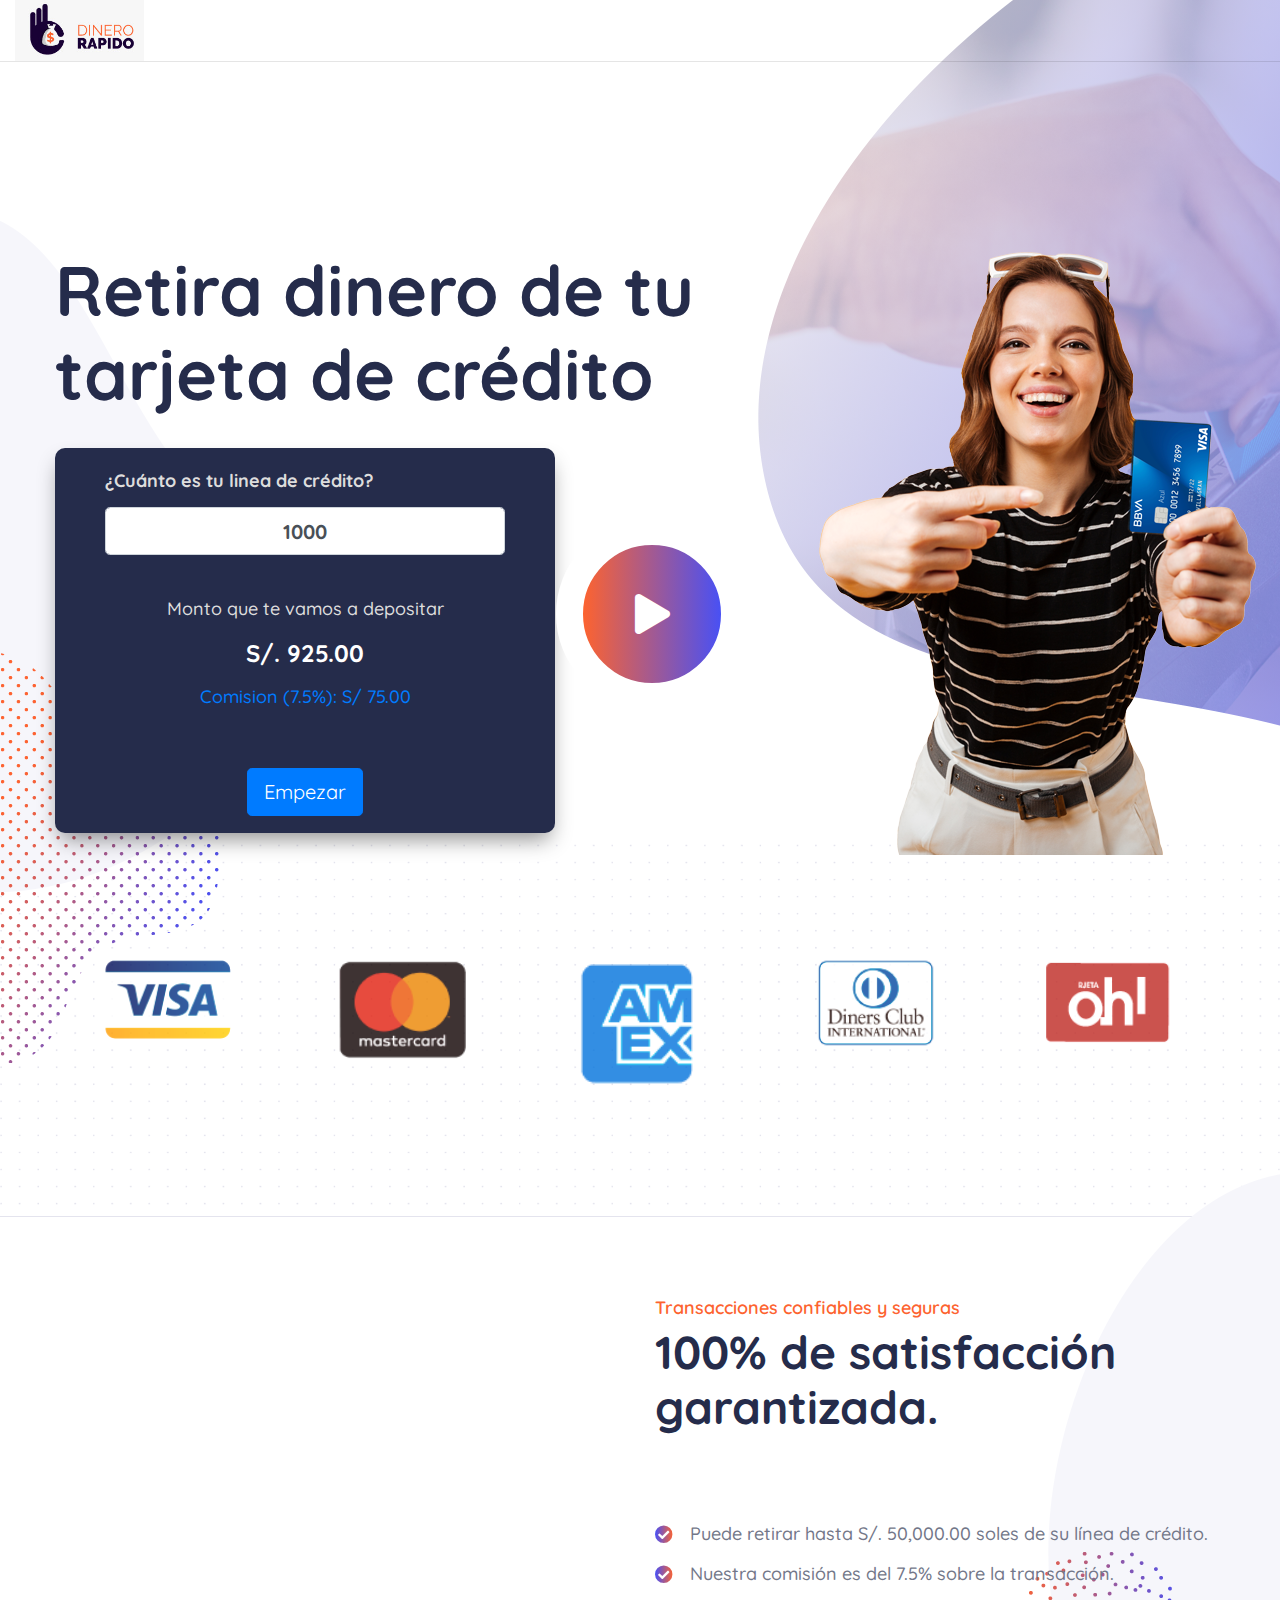
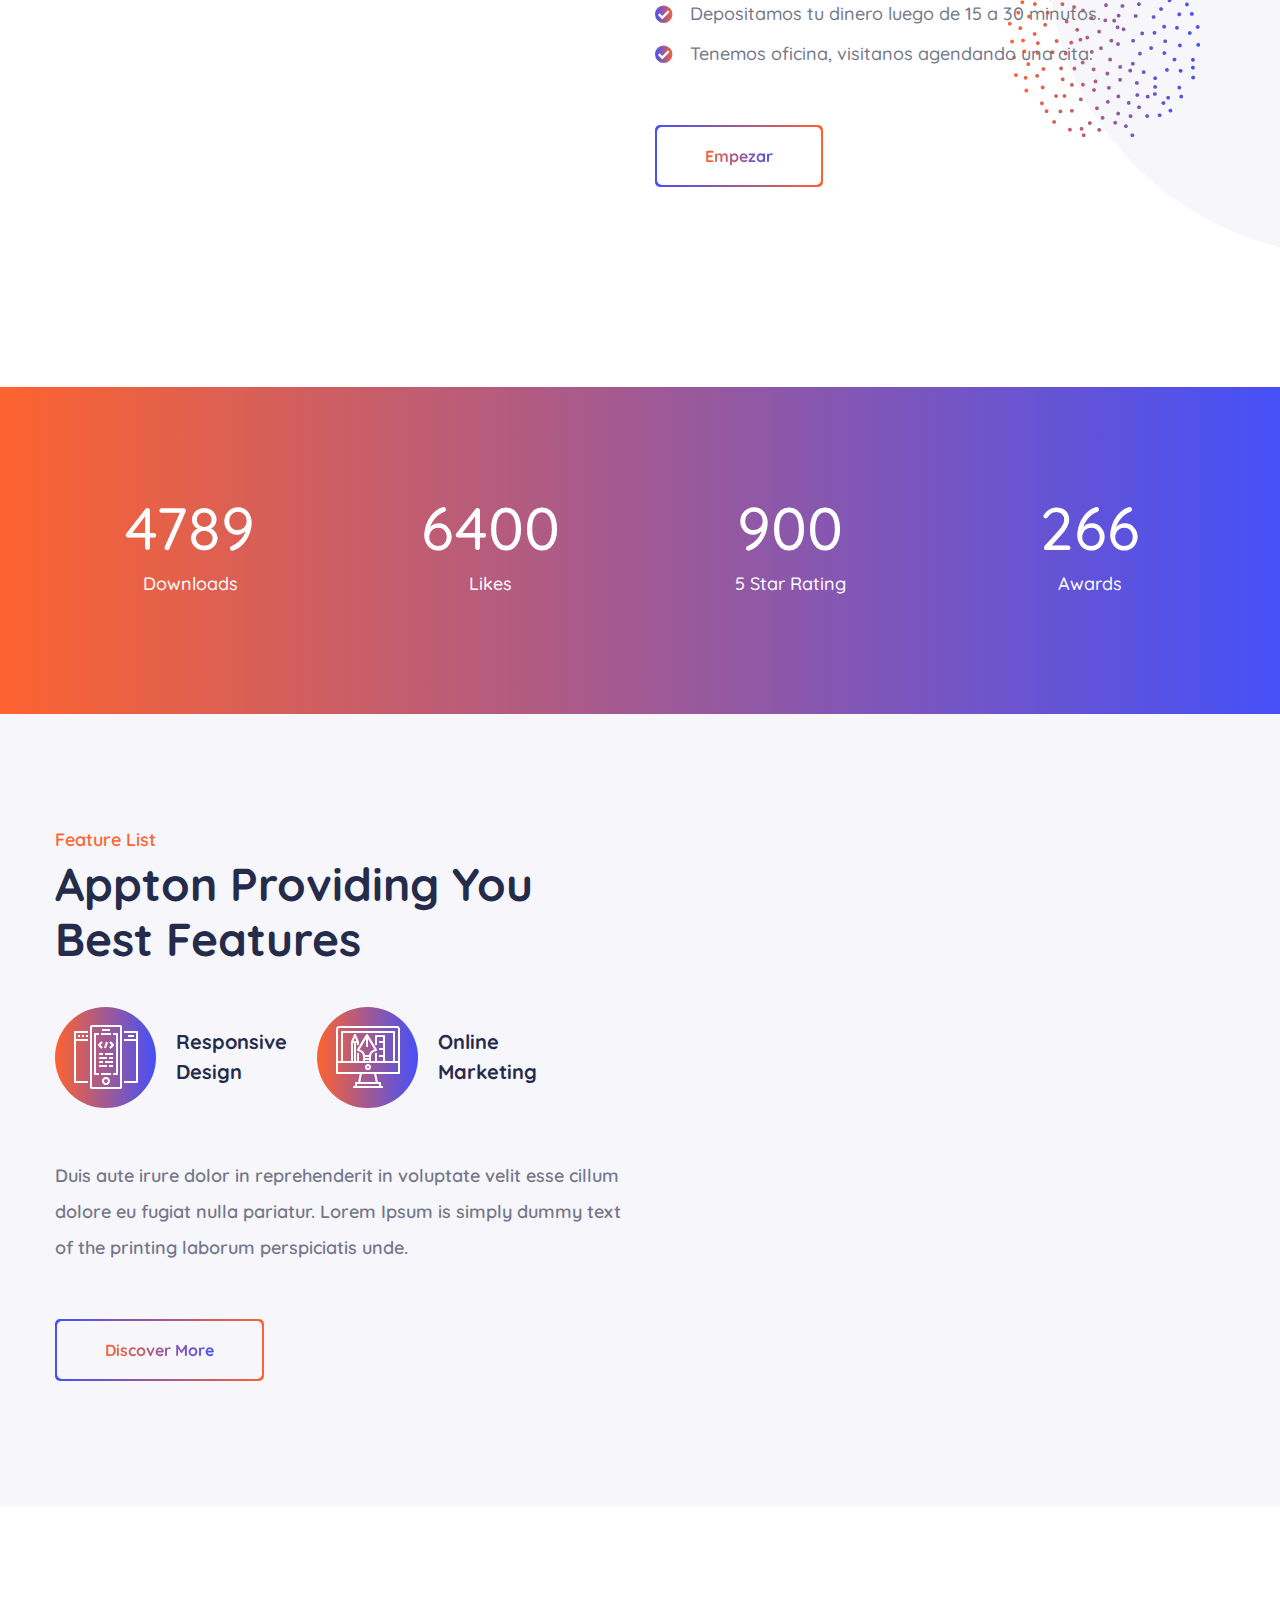
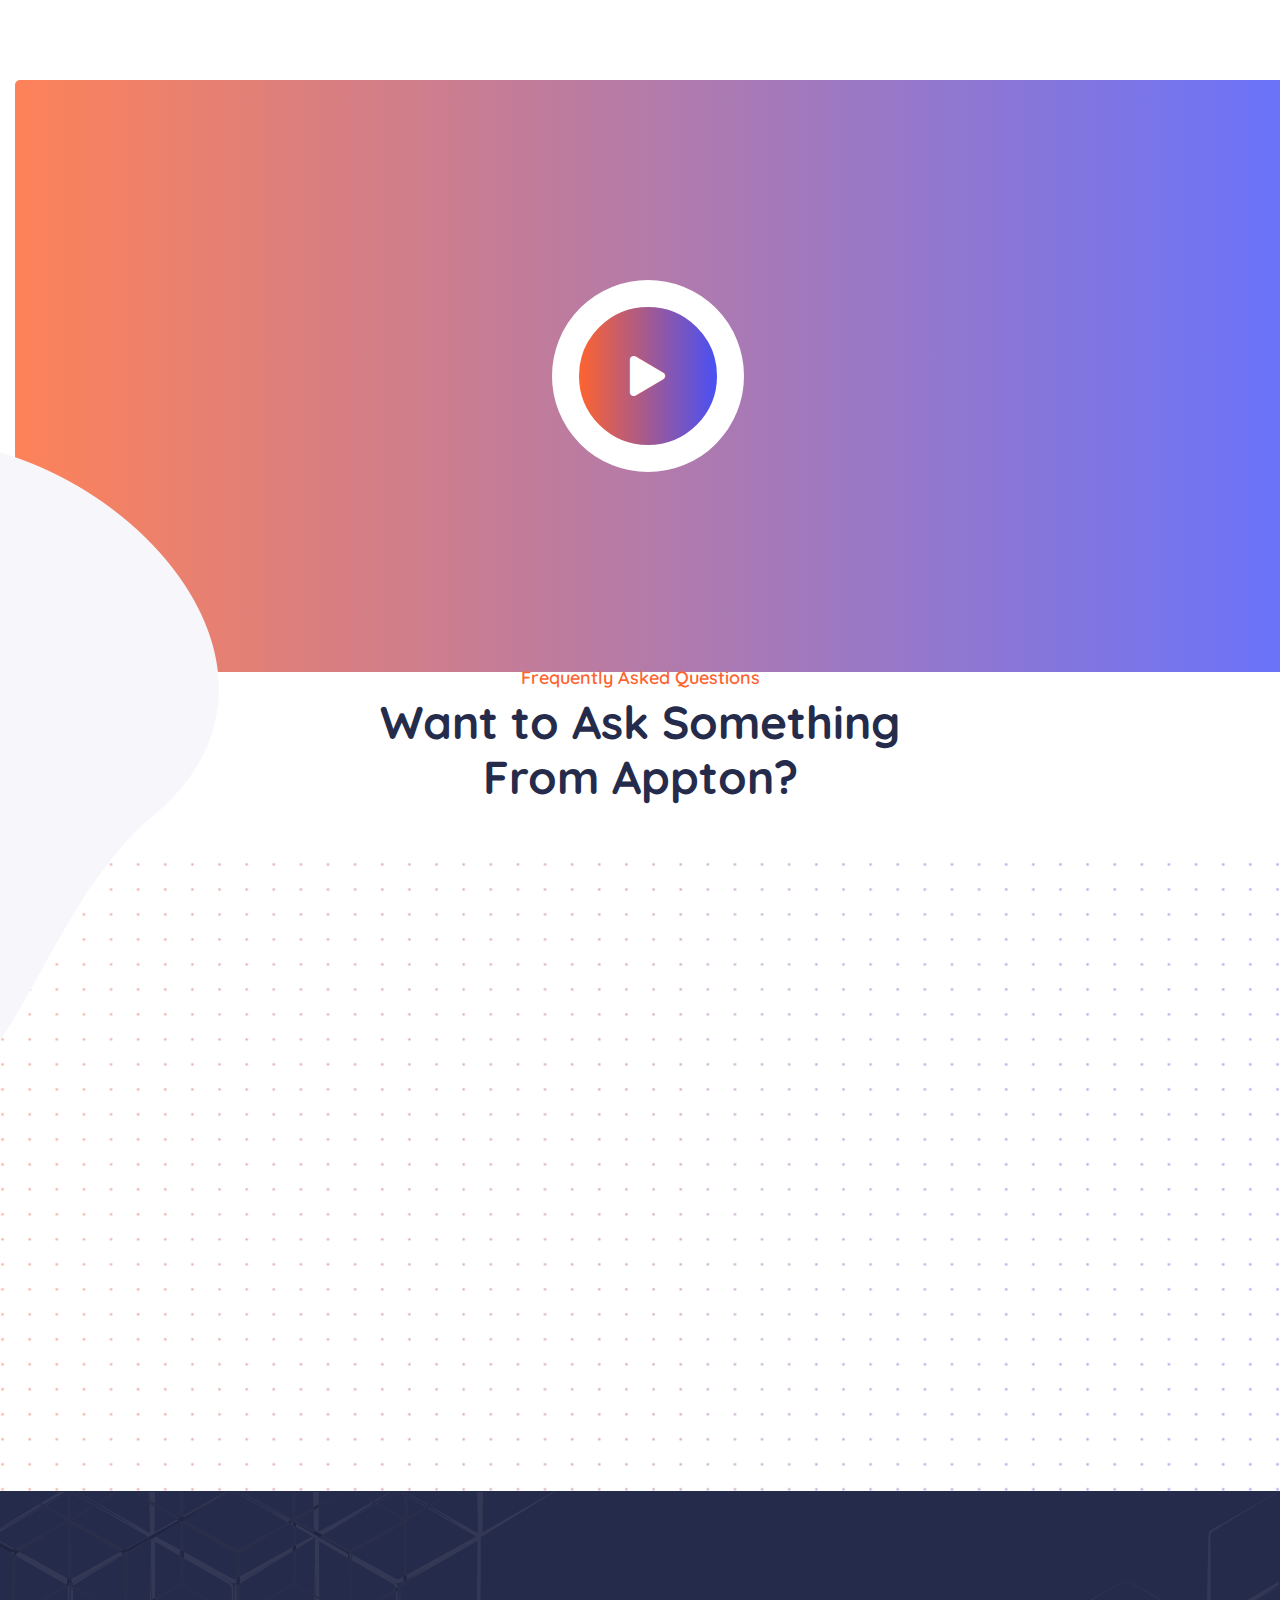
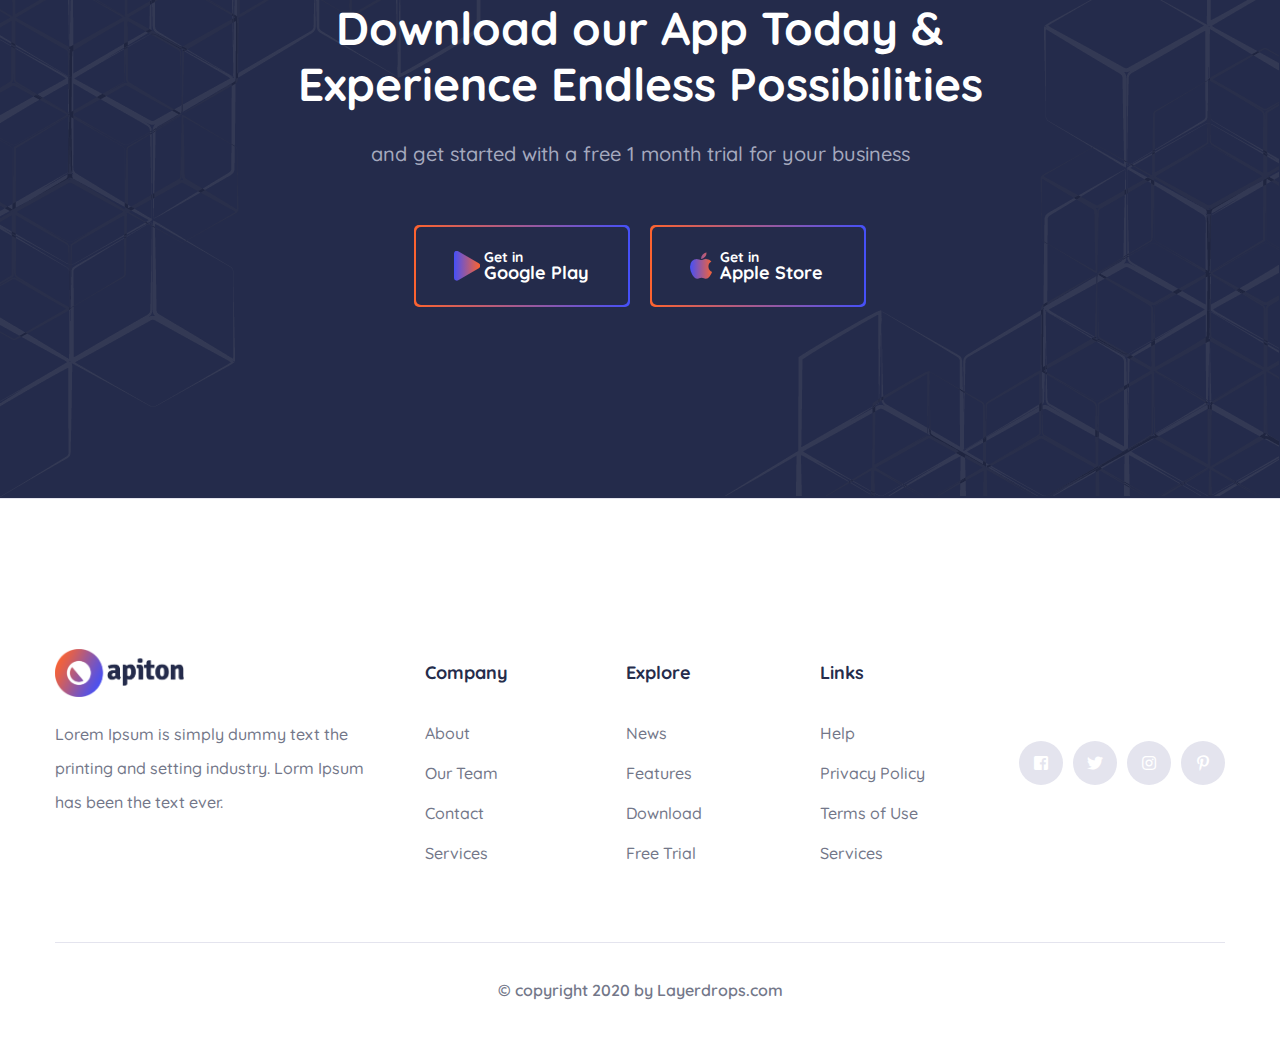
==== index.html @ 994add37 "re-sort files project add .cpanel.yml and title on index" ====
<!DOCTYPE html>
<html lang="en">

<head>
    <meta charset="UTF-8">
    <meta name="viewport" content="width=device-width, initial-scale=1.0">
    <title>Dinero rápido | retira de tu tarjeta de crédito </title>
    <!-- favicon -->
    <link rel="apple-touch-icon" sizes="180x180" href="assets/images/favicons/apple-touch-icon.png">
    <link rel="icon" type="image/png" sizes="32x32" href="assets/images/favicons/favicon-32x32.png">
    <link rel="icon" type="image/png" sizes="16x16" href="assets/images/favicons/favicon-16x16.png">
    <link rel="manifest" href="assets/images/favicons/site.webmanifest">
    <!-- plugin scripts -->
    <link href="https://fonts.googleapis.com/css2?family=Quicksand:wght@400;500;600;700&display=swap" rel="stylesheet">

    <link rel="stylesheet" href="assets/css/bootstrap.min.css">
    <link rel="stylesheet" href="assets/css/animate.min.css">
    <link rel="stylesheet" href="assets/css/bootstrap-select.min.css">
    <link rel="stylesheet" href="assets/css/bootstrap-datepicker.min.css">
    <link rel="stylesheet" href="assets/css/fontawesome-all.min.css">
    <link rel="stylesheet" href="assets/css/magnific-popup.css">
    <link rel="stylesheet" href="assets/css/owl.carousel.min.css">
    <link rel="stylesheet" href="assets/css/owl.theme.default.min.css">
    <link rel="stylesheet" href="assets/css/swiper.min.css">
    <link rel="stylesheet" href="assets/css/apton-icons.css">

    <!-- theme styles -->
    <link rel="stylesheet" href="assets/css/style.css">
    <link rel="stylesheet" href="assets/css/responsive.css">
    <link rel="stylesheet" href="assets/css/simulation.css">
</head>

<body>

    <div class="preloader">
        <img src="assets/images/loader.png" width="75" class="preloader__image" alt="">
    </div><!-- /.preloader -->

    <div class="page-wrapper">
        <header class="site-header-one stricky site-header-one__fixed-top">
            <div class="container-fluid">
                <div class="site-header-one__logo">
                    <a href="index.html">
                        <img src="assets/images/logo-3.jpeg" width="129" alt="">
                    </a>
                    <span class="side-menu__toggler"><i class="fa fa-bars"></i></span><!-- /.side-menu__toggler -->
                </div><!-- /.site-header-one__logo -->
               
            </div><!-- /.container-fluid -->
        </header><!-- /.site-header-one -->

        <section class="banner-one" id="home">

            <img src="assets/images/shapes/banner-shape-1-1.png" class="banner-one__bg-shape-1" alt="">
            <div class="banner-one__bg" style="background-image: url(assets/images/bg.png);">

            </div><!-- /.banner-one__bg -->
            <div class="container">
                <a href="https://www.youtube.com/watch?v=Kl5B6MBAntI" class="banner-one__video video-popup"><i
                        class="fa fa-play"></i></a><!-- /.banner-one__video -->
                <div class="banner-one__moc">
                    <img src="assets/images/chica-tarjeta.png" class="wow fadeInUp"
                        data-wow-duration="1500ms" alt="">
                </div><!-- /.banner-one__moc -->
                <div class="row">
                    <div class="col-lg-7">
                        <div class="banner-one__content ">
                            
                            <div class="mc-form__response"></div><!-- /.mc-form__response -->
                            <h3>Retira dinero de tu tarjeta de crédito</h3>
                            <div class="simulation">
                                <form action="#" method="post">
                                    <!-- <h2 class="form_title ">Calcula tu ganancia</h2> -->
                                    <!-- <legend class="form_question ">¿Cuánto es tu linea de crédito?</legend> -->
                                    
                                    
                                    <label class="text-bold" for="linea-credito">¿Cuánto es tu linea de crédito? </label>
                                    
                                    <input id="linea-credito" class="form-control form-control-lg" type="text" value="1000" placeholder="ingrese un monto"  maxlength="10">
                                    
                                    <div class="text-center">
                                            <span id="monto_error"></span>
                                            <br>
                                            <label for="deposito">Monto que te vamos a depositar</label>
                                            <legend id="deposito" class="form_question ">S/. 925.00</legend>
                                            
                                            <p class="text-primary">
                                                Comision (7.5%): <span id="comision"> S/ 75.00</span>
                                            </p>
                                        </div>
                                    
                                    <!-- btn ver detalles -->
                                    <div class="form-group text-center ">
                                        
                                        <a id="btn_empezar" class="btn btn-lg btn-primary " href="#"> Empezar</a>
                                    </div>
                                </form>
                            </div>
                            <!-- <a href="#" class="thm-btn banner-one__btn"><span>Discover More</span></a> -->
                            <!-- /.thm-btn banner-one__btn -->
                        </div><!-- /.banner-one__content -->
                    </div><!-- /.col-lg-7 -->
                </div><!-- /.row -->
            </div><!-- /.container -->
        </section><!-- /.banner-one -->
        <section class="brand-one">
            <div class="container">
                <div class="brand-one__carousel owl-carousel thm__owl-carousel owl-theme"
                    data-options='{"loop": true, "autoplay": true, "autoplayHoverPause": true, "autoplayTimeout": 5000, "items": 5, "dots": false, "nav": false, "margin": 100, "smartSpeed": 700, "responsive": { "0": {"items": 2, "margin": 30}, "480": {"items": 3, "margin": 30}, "991": {"items": 4, "margin": 50}, "1199": {"items": 5, "margin": 100}}}'>
                    <div class="item">
                        <img src="assets/images/t-visa.png" alt="">
                    </div><!-- /.item -->
                    <div class="item">
                        <img src="assets/images/t-mc.png" alt="">
                    </div><!-- /.item -->
                    <div class="item">
                        <img src="assets/images/t-amex.png" alt="">
                    </div><!-- /.item -->
                    <div class="item">
                        <img src="assets/images/t-diners.png" alt="">
                    </div><!-- /.item -->
                    <div class="item">
                        <img src="assets/images/t-oh.png" alt="">
                    </div><!-- /.item -->
                    <div class="item">
                        <img src="assets/images/t-ripley.png" alt="">
                    </div><!-- /.item -->
                    <div class="item">
                        <img src="assets/images/t-cmr.png" alt="">
                    </div><!-- /.item -->
                    <div class="item">
                        <img src="assets/images/t-cencosud.png" alt="">
                    </div><!-- /.item -->
                </div><!-- /.brand-one__carousel owl-carousel thm__owl-carousel owl-theme -->
            </div><!-- /.container -->
        </section><!-- /.brand-one -->

        

        <section class="cta-one">
            <img src="assets/images/shapes/cta-1-shape-1.png" class="cta-one__bg-shape-1" alt="">
            <img src="assets/images/shapes/cta-1-shape-2.png" class="cta-one__bg-shape-2" alt="">
            <div class="container">
                <div class="cta-one__moc wow fadeInLeft" data-wow-duration="1500ms">
                    <img src="assets/images/resources/cta-1-moc-1.png" class="cta-one__moc-img" alt="">
                </div><!-- /.cta-one__moc -->
                <div class="row justify-content-end">
                    <div class="col-lg-6">
                        <div class="cta-one__content">
                            <div class="block-title text-left">
                                <p>Transacciones confiables y seguras</p>
                                <h3>100% de satisfacción  <br>garantizada.</h3>
                            </div><!-- /.block-title text-center -->
                            <div class="cta-one__text">
                               <p></p>
                            </div><!-- /.cta-one__text -->
                            <ul class="list-unstyled cta-one__list">
                                <li>
                                    <i class="fa fa-check-circle"></i>
                                    Puede retirar hasta S/. 50,000.00 soles de su línea de crédito.
                                </li>
                                <li>
                                    <i class="fa fa-check-circle"></i>
                                    ​Nuestra comisión es del 7.5% sobre la transacción.
                                </li>
                                <li>
                                    <i class="fa fa-check-circle"></i>
                                    Depositamos tu dinero luego de 15 a 30 minutos.
                                </li>
                                
                                <li>
                                    <i class="fa fa-check-circle"></i>
                                    ​Tenemos oficina, ​visitanos agendando una cita.
                                </li>
                                
                            </ul><!-- /.list-unstyled -->
                            <a href="#" class="thm-btn cta-one__btn"><span>Empezar</span></a>
                            <!-- /.thm-btn cta-one__btn -->
                        </div><!-- /.cta-one__content -->
                    </div><!-- /.col-lg-6 -->
                </div><!-- /.row -->
            </div><!-- /.container -->
        </section><!-- /.cta-one -->

        <section class="funfact-one">
            <div class="container">
                <div class="row">
                    <div class="col-lg-3 col-md-6">
                        <div class="funfact-one__single">
                            <h3 class="counter">4789</h3>
                            <p>Downloads</p>
                        </div><!-- /.funfact-one__single -->
                    </div><!-- /.col-lg-3 col-md-6 -->
                    <div class="col-lg-3 col-md-6">
                        <div class="funfact-one__single">
                            <h3 class="counter">6400</h3>
                            <p>Likes</p>
                        </div><!-- /.funfact-one__single -->
                    </div><!-- /.col-lg-3 col-md-6 -->
                    <div class="col-lg-3 col-md-6">
                        <div class="funfact-one__single">
                            <h3 class="counter">900</h3>
                            <p>5 Star Rating</p>
                        </div><!-- /.funfact-one__single -->
                    </div><!-- /.col-lg-3 col-md-6 -->
                    <div class="col-lg-3 col-md-6">
                        <div class="funfact-one__single">
                            <h3 class="counter">266</h3>
                            <p>Awards</p>
                        </div><!-- /.funfact-one__single -->
                    </div><!-- /.col-lg-3 col-md-6 -->
                </div><!-- /.row -->
            </div><!-- /.container -->
        </section><!-- /.funfact-one -->

        <section class="cta-two">
            <div class="container">
                <div class="row">
                    <div class="col-lg-6">
                        <div class="cta-two__content">
                            <div class="block-title text-left">
                                <p>Feature List</p>
                                <h3>Appton Providing You <br> Best Features</h3>
                            </div><!-- /.block-title text-left -->
                            <div class="cta-two__icon-wrap">
                                <div class="cta-two__icon-single">
                                    <div class="cta-two__icon">
                                        <i class="apton-icon-app-development"></i>
                                    </div><!-- /.cta-two__icon -->
                                    <h3>Responsive <br> Design</h3>
                                </div><!-- /.cta-two__icon-single -->
                                <div class="cta-two__icon-single">
                                    <div class="cta-two__icon">
                                        <i class="apton-icon-computer-graphic1"></i>
                                    </div><!-- /.cta-two__icon -->
                                    <h3>Online <br> Marketing</h3>
                                </div><!-- /.cta-two__icon-single -->
                            </div><!-- /.cta-two__icon-wrap -->
                            <div class="cta-two__text">
                                <p>Duis aute irure dolor in reprehenderit in voluptate velit esse cillum dolore eu
                                    fugiat nulla pariatur. Lorem Ipsum is simply dummy text of the printing laborum
                                    perspiciatis unde.</p>
                            </div><!-- /.cta-two__text -->
                            <a href="#" class="thm-btn cta-two__btn"><span>Discover More</span></a>
                            <!-- /.thm-btn cta-two__btn -->
                        </div><!-- /.cta-two__content -->
                    </div><!-- /.col-lg-6 -->
                    <div class="col-lg-6 ">
                        <div class="cta-two__images d-flex justify-content-end align-items-end flex-column">
                            <img src="assets/images/resources/cta-2-moc-1.png" class="wow fadeInUp"
                                data-wow-duration="1500ms" alt="">
                            <img src="assets/images/resources/cta-2-moc-2.png" class="wow fadeInUp"
                                data-wow-duration="1500ms" alt="">
                            <img src="assets/images/resources/cta-2-moc-3.png" class="wow fadeInUp"
                                data-wow-duration="1500ms" alt="">
                        </div><!-- /.cta-two__images -->
                    </div><!-- /.col-lg-6 -->
                </div><!-- /.row -->
            </div><!-- /.container -->
        </section><!-- /.cta-two -->


        <section class="video-one">
            <div class="container-fluid" style="background-image: url(assets/images/resources/video-bg-1-1.jpg);">
                <div class="video-one__content wow fadeInLeft" data-wow-duration="1500ms">
                    <div class="block-title">
                        <p>Video Tutorial</p>
                        <h3>Watch Now <br> Our Video <br> Tutorial</h3>
                    </div><!-- /.block-title -->
                </div><!-- /.video-one__content -->
                <a href="https://www.youtube.com/watch?v=Kl5B6MBAntI" class="video-one__btn video-popup"><i
                        class="fa fa-play"></i></a><!-- /.video-one__btn video-popup -->
            </div><!-- /.container -->
        </section><!-- /.video-one -->


       
        <section class="faq-one">
            <img src="assets/images/shapes/faq-bg-1-1.png" class="faq-one__bg-shape-1" alt="">
            <div class="container">
                <div class="block-title text-center">
                    <p>Frequently Asked Questions</p>
                    <h3>Want to Ask Something <br> From Appton?</h3>
                </div><!-- /.block-title -->
                <div class="accrodion-grp wow fadeIn" data-wow-duration="1500ms" data-grp-name="faq-accrodion">
                    <div class="accrodion active ">
                        <div class="accrodion-inner">
                            <div class="accrodion-title">
                                <h4>Pre and post launch mobile app marketing pitfalls to avoid</h4>
                            </div>
                            <div class="accrodion-content">
                                <div class="inner">
                                    <p>There are many variations of passages of available but majority have alteration
                                        in some by inject humour or random words. Lorem ipsum dolor sit amet.</p>
                                </div><!-- /.inner -->
                            </div>
                        </div><!-- /.accrodion-inner -->
                    </div>
                    <div class="accrodion  ">
                        <div class="accrodion-inner">
                            <div class="accrodion-title">
                                <h4>Boostup your application traffic is just a step away</h4>
                            </div>
                            <div class="accrodion-content">
                                <div class="inner">
                                    <p>There are many variations of passages of available but majority have alteration
                                        in some by inject humour or random words. Lorem ipsum dolor sit amet.</p>
                                </div><!-- /.inner -->
                            </div>
                        </div><!-- /.accrodion-inner -->
                    </div>
                    <div class="accrodion ">
                        <div class="accrodion-inner">
                            <div class="accrodion-title">
                                <h4>How to update application new features</h4>
                            </div>
                            <div class="accrodion-content">
                                <div class="inner">
                                    <p>There are many variations of passages of available but majority have alteration
                                        in some by inject humour or random words. Lorem ipsum dolor sit amet.</p>
                                </div><!-- /.inner -->
                            </div>
                        </div><!-- /.accrodion-inner -->
                    </div>
                    <div class="accrodion ">
                        <div class="accrodion-inner">
                            <div class="accrodion-title">
                                <h4>How to connect with the support to improve app experience</h4>
                            </div>
                            <div class="accrodion-content">
                                <div class="inner">
                                    <p>There are many variations of passages of available but majority have alteration
                                        in some by inject humour or random words. Lorem ipsum dolor sit amet.</p>
                                </div><!-- /.inner -->
                            </div>
                        </div><!-- /.accrodion-inner -->
                    </div>
                </div>
            </div><!-- /.container -->
        </section><!-- /.faq-one -->

        

       

        <section class="cta-three">
            <img src="assets/images/shapes/cta-three-bg-1-1.png" class="cta-three__bg-1" alt="">
            <img src="assets/images/shapes/cta-three-bg-1-2.png" class="cta-three__bg-2" alt="">
            <div class="container text-center">
                <h3>Download our App Today & <br> Experience Endless Possibilities</h3>
                <p>and get started with a free 1 month trial for your business </p>
                <div class="cta-three__btn-wrap">
                    <a href="#" class="cta-three__btn">
                        <i class="fa fa-play"></i>
                        <span>Get in</span>
                        <b>Google Play</b>
                    </a><a href="#" class="cta-three__btn">
                        <i class="fab fa-apple"></i>
                        <span>Get in</span>
                        <b>Apple Store</b>
                    </a>
                </div><!-- /.cta-three__btn-wrap -->
            </div><!-- /.container -->
        </section><!-- /.cta-three -->

        <section class="mailchimp-one">
            <div class="container wow fadeInUp" data-wow-duration="1500ms">
                <div class="inner-container">
                    <div class="mailchimp-one__icon">
                        <i class="apton-icon-mail"></i>
                    </div><!-- /.mailchimp-one__icon -->
                    <form action="#" class="mailchimp-one__form">
                        <input type="text" placeholder="Enter your email address" name="email">
                        <button class="thm-btn mailchimp-one__btn" type="submit"><span>Register Now</span></button>
                        <!-- /.thm-btn -->
                    </form><!-- /.mailchimp-one__form -->
                </div><!-- /.inner-container -->
            </div><!-- /.container -->
        </section><!-- /.mailchimp-one -->

        <footer class="site-footer">
            <div class="site-footer__upper">
                <div class="container">
                    <div class="row">
                        <div class="col-lg-4">
                            <div class="footer-widget footer-widget__about">
                                <a href="index.html">
                                    <img src="assets/images/logo-1-1.png" width="129" alt="">
                                </a>
                                <p>Lorem Ipsum is simply dummy text the <br> printing and setting industry. Lorm Ipsum
                                    <br> has been the text ever.</p>
                            </div><!-- /.footer-widget -->
                        </div><!-- /.col-lg-4 -->

                        <div class="col-lg-5">
                            <div class="footer-widget__links-wrap">
                                <div class="footer-widget">
                                    <h3 class="footer-widget__title">Company</h3>
                                    <ul class="list-unstyled footer-widget__links-list">
                                        <li><a href="#">About</a></li>
                                        <li><a href="#">Our Team</a></li>
                                        <li><a href="#">Contact</a></li>
                                        <li><a href="#">Services</a></li>
                                    </ul><!-- /.list-unstyled footer-widget__links-list -->
                                </div><!-- /.footer-widget -->
                                <div class="footer-widget">
                                    <h3 class="footer-widget__title">Explore</h3>
                                    <ul class="list-unstyled footer-widget__links-list">
                                        <li><a href="#">News</a></li>
                                        <li><a href="#">Features</a></li>
                                        <li><a href="#">Download</a></li>
                                        <li><a href="#">Free Trial</a></li>
                                    </ul><!-- /.list-unstyled footer-widget__links-list -->
                                </div><!-- /.footer-widget -->
                                <div class="footer-widget">
                                    <h3 class="footer-widget__title">Links</h3>
                                    <ul class="list-unstyled footer-widget__links-list">
                                        <li><a href="#">Help</a></li>
                                        <li><a href="#">Privacy Policy</a></li>
                                        <li><a href="#">Terms of Use</a></li>
                                        <li><a href="#">Services</a></li>
                                    </ul><!-- /.list-unstyled footer-widget__links-list -->
                                </div><!-- /.footer-widget -->
                            </div><!-- /.footer-widget__links-wrap -->
                        </div><!-- /.col-lg-5 -->
                        <div
                            class="col-lg-3 d-flex align-items-center justify-content-xl-end justify-content-lg-end justify-content-md-center justify-content-sm-center">
                            <div class="footer-widget">
                                <div class="footer-widget__social">
                                    <a href="#"><i class="fab fa-facebook-square"></i></a>
                                    <a href="#"><i class="fab fa-twitter"></i></a>
                                    <a href="#"><i class="fab fa-instagram"></i></a>
                                    <a href="#"><i class="fab fa-pinterest-p"></i></a>
                                </div><!-- /.footer-widget__social -->
                            </div><!-- /.footer-widget -->
                        </div><!-- /.col-lg-3 -->
                    </div><!-- /.row -->
                </div><!-- /.container -->
            </div><!-- /.site-footer__upper -->
            <div class="site-footer__bottom">
                <div class="container text-center">
                    <p>© copyright 2020 by Layerdrops.com</p>
                </div><!-- /.container -->
            </div><!-- /.site-footer__bottom -->
        </footer><!-- /.site-footer -->
    </div><!-- /.page-wrapper -->


    <a href="#" data-target="html" class="scroll-to-target scroll-to-top"><i class="fa fa-angle-up"></i></a>


    <div class="side-menu__block">
        <div class="side-menu__block-overlay custom-cursor__overlay">
            <div class="cursor"></div>
            <div class="cursor-follower"></div>
        </div><!-- /.side-menu__block-overlay -->
        <div class="side-menu__block-inner ">
            <div class="side-menu__top justify-content-end">

                <a href="#" class="side-menu__toggler side-menu__close-btn"><img
                        src="assets/images/shapes/close-1-1.png" alt=""></a>
            </div><!-- /.side-menu__top -->


            <nav class="mobile-nav__container">
                <!-- content is loading via js -->
            </nav>
            <div class="side-menu__sep"></div><!-- /.side-menu__sep -->
            <div class="side-menu__content">
                <p>Lorem Ipsum is simply dummy text the printing and setting industry. Lorm Ipsum has been the
                    industry's stanard dummy text ever. </p>
                <p><a href="mailto:needhelp@apton.com">needhelp@apton.com</a> <br> <a href="tel:888-999-0000">888 999
                        0000</a></p>
                <div class="side-menu__social">
                    <a href="#"><i class="fab fa-facebook-square"></i></a>
                    <a href="#"><i class="fab fa-twitter"></i></a>
                    <a href="#"><i class="fab fa-instagram"></i></a>
                    <a href="#"><i class="fab fa-pinterest-p"></i></a>
                </div>
            </div><!-- /.side-menu__content -->
        </div><!-- /.side-menu__block-inner -->
    </div><!-- /.side-menu__block -->

    <script src="assets/js/jquery-3.5.0.min.js"></script>
    <script src="assets/js/bootstrap.bundle.min.js"></script>
    <script src="assets/js/bootstrap-select.min.js"></script>
    <script src="assets/js/bootstrap-datepicker.min.js"></script>
    <script src="assets/js/isotope.js"></script>
    <script src="assets/js/jquery.easing.min.js"></script>
    <script src="assets/js/jquery.ajaxchimp.min.js"></script>
    <script src="assets/js/jquery.waypoints.min.js"></script>
    <script src="assets/js/jquery.counterup.min.js"></script>
    <script src="assets/js/jquery.magnific-popup.min.js"></script>
    <script src="assets/js/jquery.validate.min.js"></script>
    <script src="assets/js/owl.carousel.min.js"></script>
    <script src="assets/js/TweenMax.min.js"></script>
    <script src="assets/js/swiper.min.js"></script>
    <script src="assets/js/wow.js"></script>
    <script src="assets/js/theme.js"></script>
    <script src="assets/js/simulacion.js"></script>
</body>

</html>
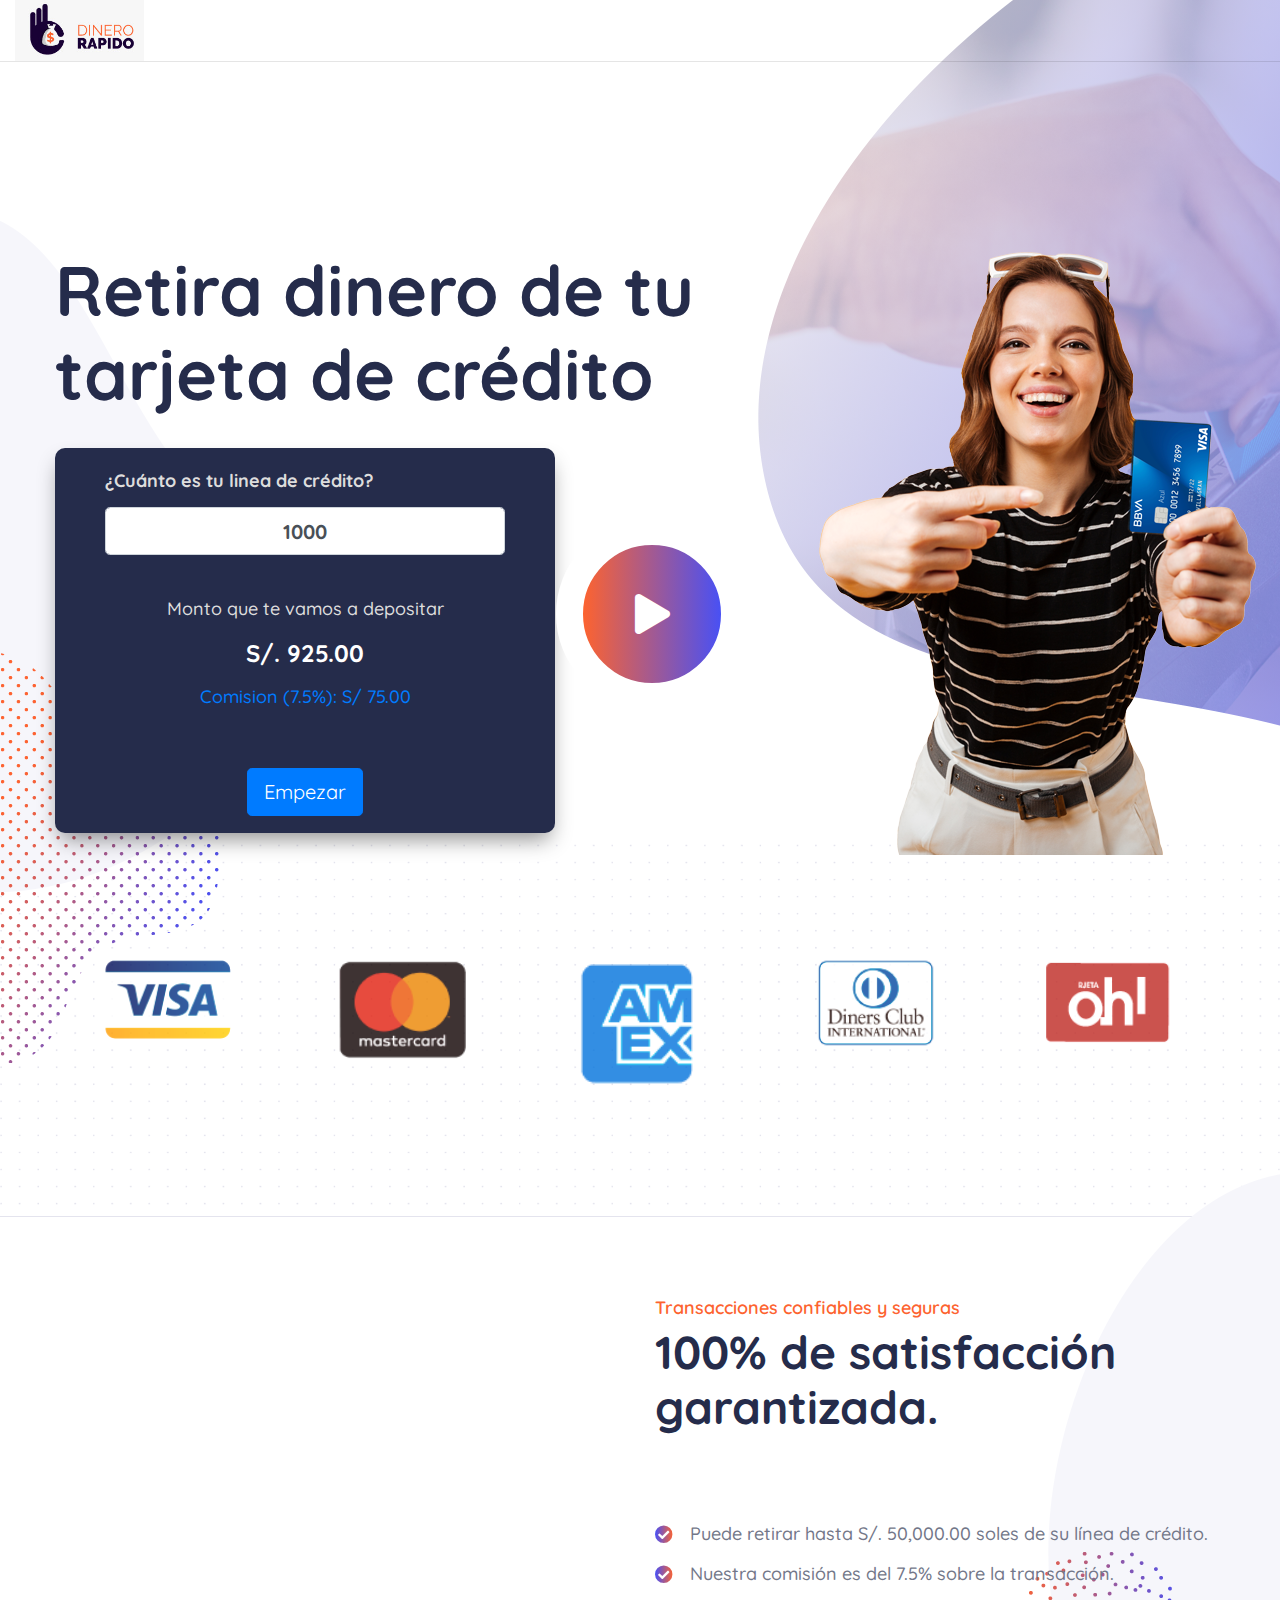
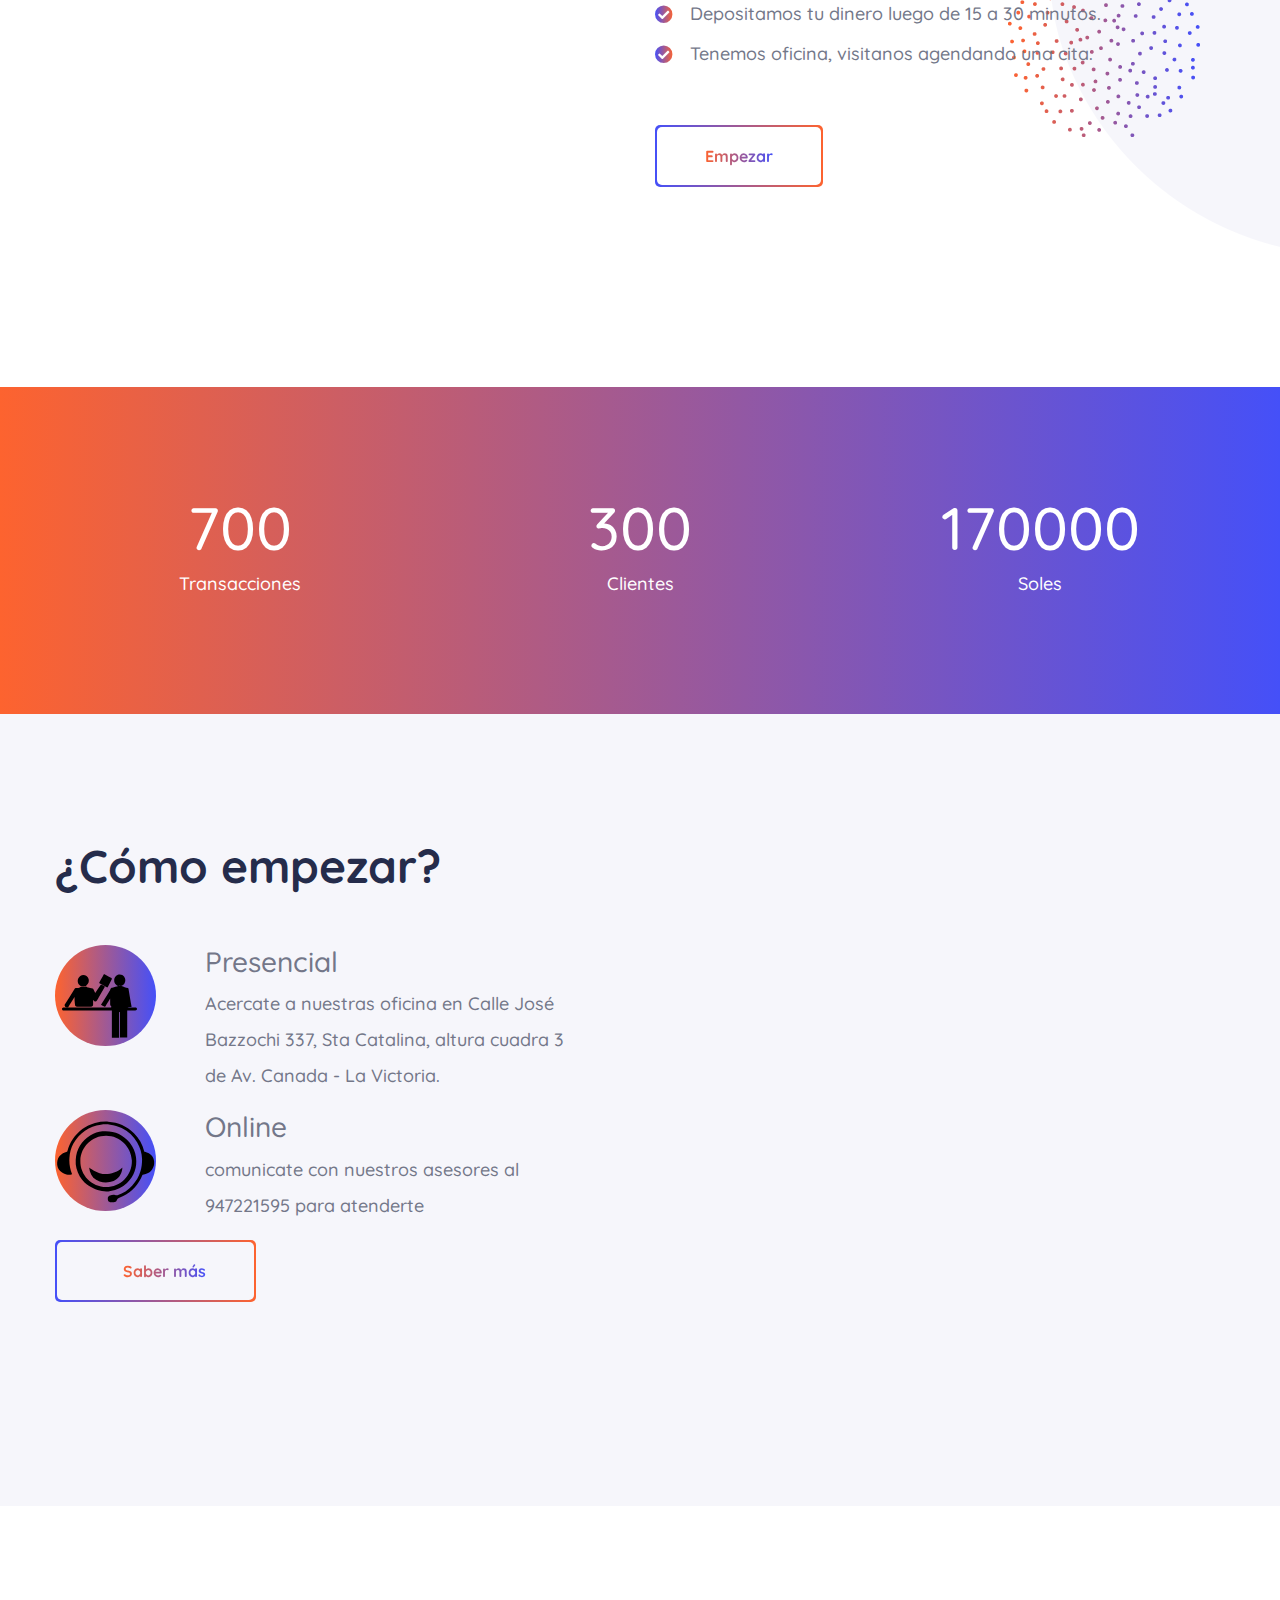
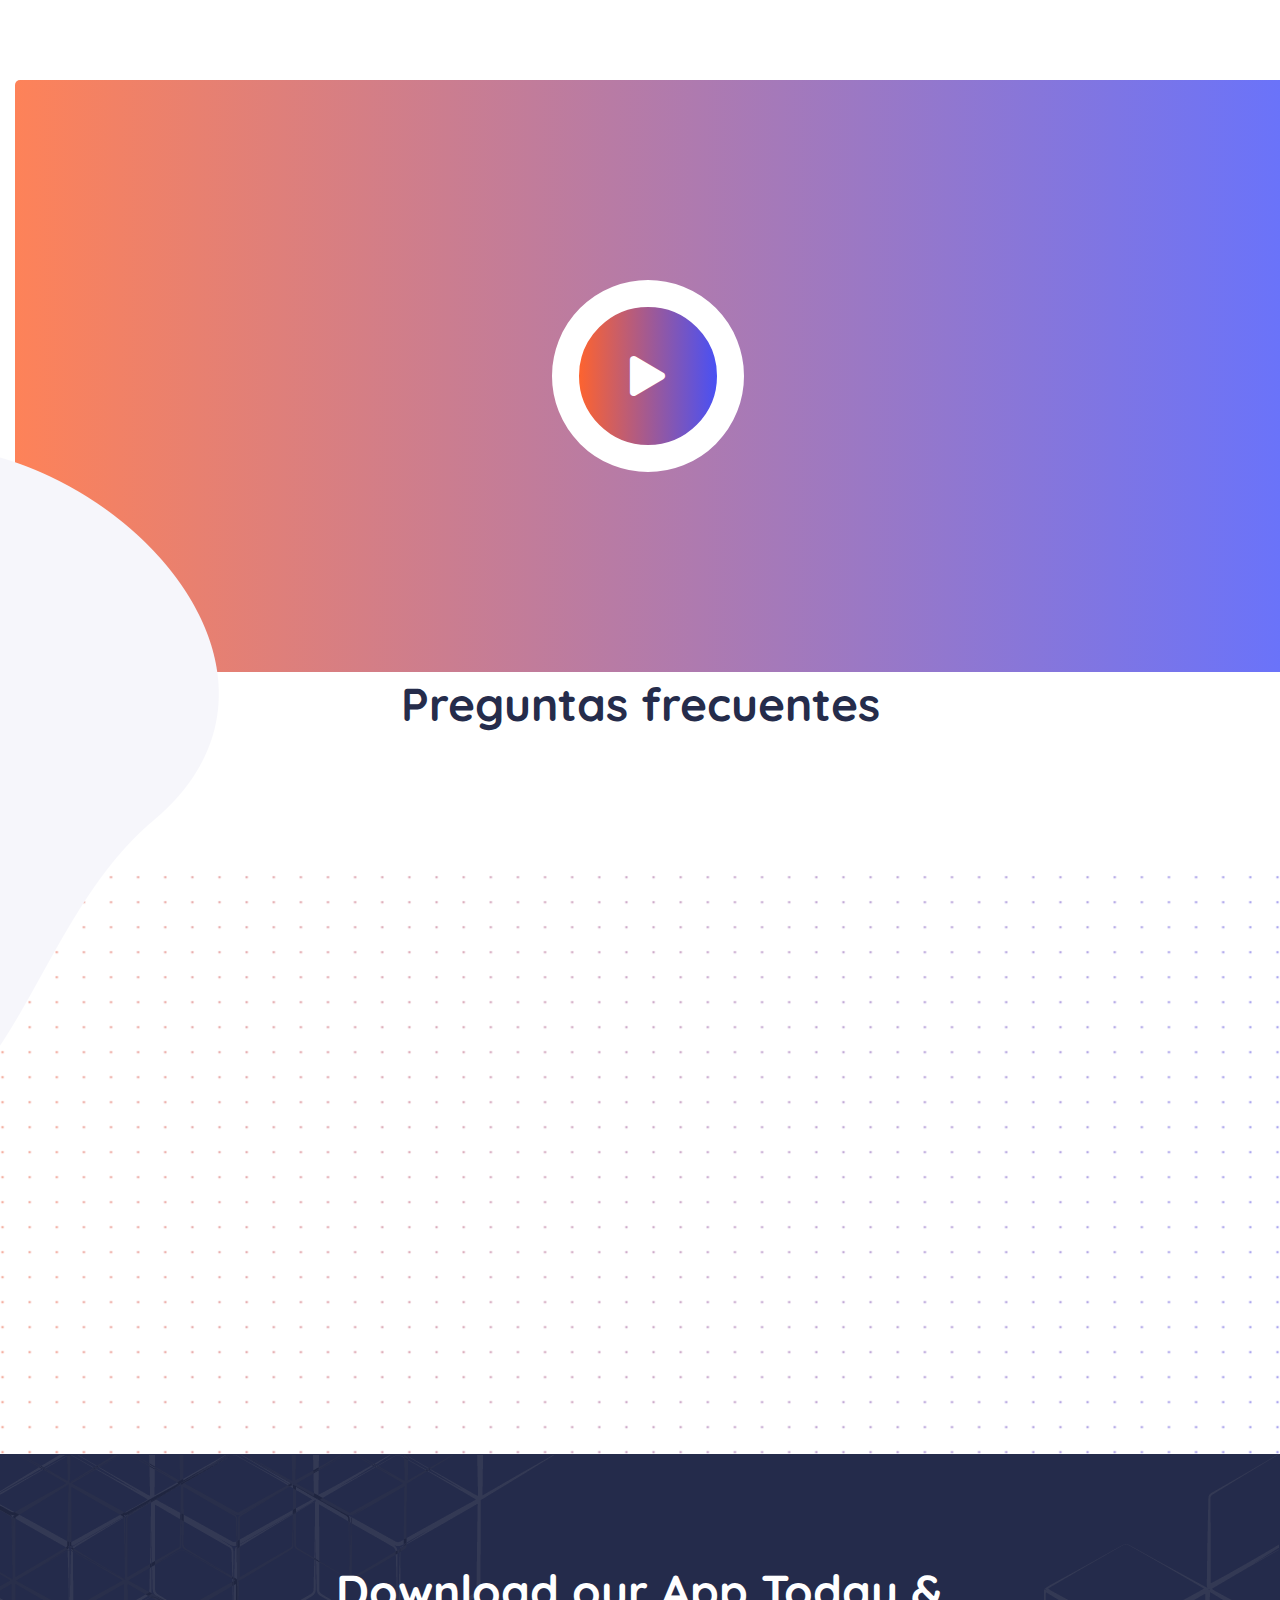
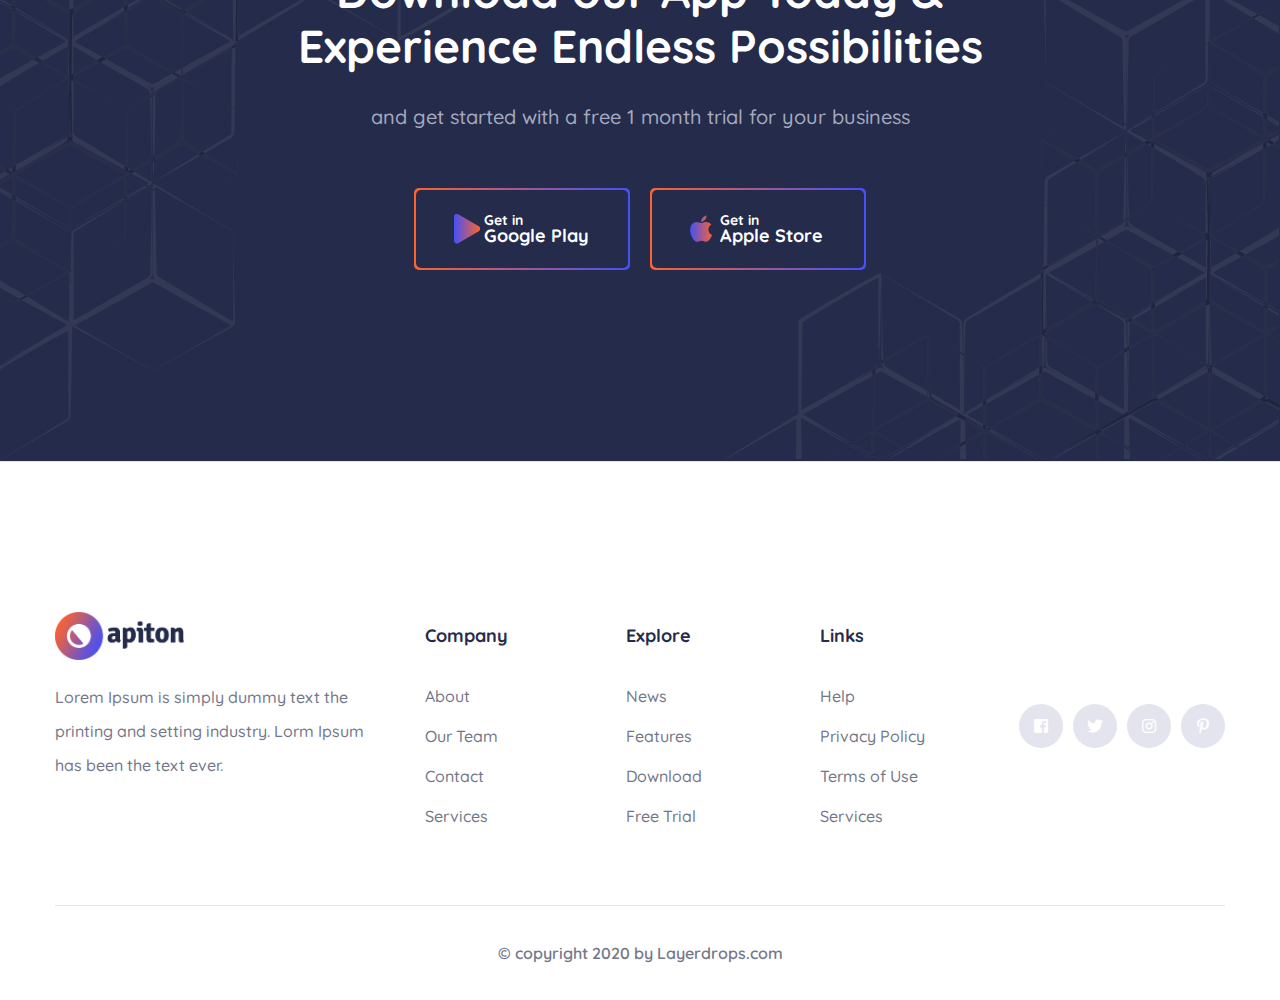
==== commit 75602dd1: "add faqs , process" ====
--- a/index.html
+++ b/index.html
@@ -142,7 +142,7 @@
             <img src="assets/images/shapes/cta-1-shape-2.png" class="cta-one__bg-shape-2" alt="">
             <div class="container">
                 <div class="cta-one__moc wow fadeInLeft" data-wow-duration="1500ms">
-                    <img src="assets/images/resources/cta-1-moc-1.png" class="cta-one__moc-img" alt="">
+                    <img src="assets/images/chica-efectivo.png" class="cta-one__moc-img" alt="">
                 </div><!-- /.cta-one__moc -->
                 <div class="row justify-content-end">
                     <div class="col-lg-6">
@@ -185,30 +185,25 @@
         <section class="funfact-one">
             <div class="container">
                 <div class="row">
-                    <div class="col-lg-3 col-md-6">
+                    <div class="col-lg-4 col-md-6">
                         <div class="funfact-one__single">
-                            <h3 class="counter">4789</h3>
-                            <p>Downloads</p>
+                            <h3 class="counter">700</h3>
+                            <p>Transacciones</p>
                         </div><!-- /.funfact-one__single -->
-                    </div><!-- /.col-lg-3 col-md-6 -->
-                    <div class="col-lg-3 col-md-6">
+                    </div><!-- /.col-lg-4 col-md-6 -->
+                    <div class="col-lg-4 col-md-6">
                         <div class="funfact-one__single">
-                            <h3 class="counter">6400</h3>
-                            <p>Likes</p>
+                            <h3 class="counter">300</h3>
+                            <p>Clientes</p>
                         </div><!-- /.funfact-one__single -->
-                    </div><!-- /.col-lg-3 col-md-6 -->
-                    <div class="col-lg-3 col-md-6">
+                    </div><!-- /.col-lg-4 col-md-6 -->
+                    <div class="col-lg-4 col-md-6">
                         <div class="funfact-one__single">
-                            <h3 class="counter">900</h3>
-                            <p>5 Star Rating</p>
+                            <h3 class="counter">170000</h3>
+                            <p>Soles</p>
                         </div><!-- /.funfact-one__single -->
-                    </div><!-- /.col-lg-3 col-md-6 -->
-                    <div class="col-lg-3 col-md-6">
-                        <div class="funfact-one__single">
-                            <h3 class="counter">266</h3>
-                            <p>Awards</p>
-                        </div><!-- /.funfact-one__single -->
-                    </div><!-- /.col-lg-3 col-md-6 -->
+                    </div><!-- /.col-lg-4 col-md-6 -->
+                    
                 </div><!-- /.row -->
             </div><!-- /.container -->
         </section><!-- /.funfact-one -->
@@ -217,33 +212,48 @@
             <div class="container">
                 <div class="row">
                     <div class="col-lg-6">
-                        <div class="cta-two__content">
-                            <div class="block-title text-left">
-                                <p>Feature List</p>
-                                <h3>Appton Providing You <br> Best Features</h3>
-                            </div><!-- /.block-title text-left -->
-                            <div class="cta-two__icon-wrap">
-                                <div class="cta-two__icon-single">
-                                    <div class="cta-two__icon">
-                                        <i class="apton-icon-app-development"></i>
-                                    </div><!-- /.cta-two__icon -->
-                                    <h3>Responsive <br> Design</h3>
-                                </div><!-- /.cta-two__icon-single -->
-                                <div class="cta-two__icon-single">
-                                    <div class="cta-two__icon">
-                                        <i class="apton-icon-computer-graphic1"></i>
-                                    </div><!-- /.cta-two__icon -->
-                                    <h3>Online <br> Marketing</h3>
-                                </div><!-- /.cta-two__icon-single -->
-                            </div><!-- /.cta-two__icon-wrap -->
-                            <div class="cta-two__text">
-                                <p>Duis aute irure dolor in reprehenderit in voluptate velit esse cillum dolore eu
-                                    fugiat nulla pariatur. Lorem Ipsum is simply dummy text of the printing laborum
-                                    perspiciatis unde.</p>
-                            </div><!-- /.cta-two__text -->
-                            <a href="#" class="thm-btn cta-two__btn"><span>Discover More</span></a>
-                            <!-- /.thm-btn cta-two__btn -->
-                        </div><!-- /.cta-two__content -->
+                        <div class="block-title text-left">
+                            <!-- <p>Feature List</p> -->
+                            <h3>¿Cómo empezar? </h3>
+                        </div><!-- /.block-title text-left -->
+                        <div class="row">
+
+                            <div class="col-3">
+                                <div class="cta-two__icon">
+                                    <i >
+                                        <img src="assets/images/presencial.svg" alt="" width="100">
+                                    </i>
+                                </div>
+                            </div>
+                            <div class="col-8">
+                                <h3>
+                                    Presencial
+                                </h3>
+                                <p>Acercate a nuestras oficina en Calle José Bazzochi 337, Sta Catalina, altura cuadra 3 de Av. Canada - La Victoria.</p>
+                                
+                            </div>
+                        </div>
+                        <div class="row">
+
+                            <div class="col-3">
+                                <div class="cta-two__icon">
+                                    <i >
+                                        <img src="assets/images/call-center.svg" alt="" width="100">
+                                    </i>
+                                    
+                                </div>
+                            </div>
+                            <div class="col-8">
+                                <h3>
+                                    Online
+                                    
+                                </h3> 
+                                <p> comunicate con nuestros asesores al 947221595 para atenderte</p>
+                            </div>
+                        </div>
+
+                        <a href="#" class="thm-btn cta-two__btn"><i class="fab fa-whatsapp"> </i> <span> Saber más</span></a>
+                      
                     </div><!-- /.col-lg-6 -->
                     <div class="col-lg-6 ">
                         <div class="cta-two__images d-flex justify-content-end align-items-end flex-column">
@@ -279,19 +289,21 @@
             <img src="assets/images/shapes/faq-bg-1-1.png" class="faq-one__bg-shape-1" alt="">
             <div class="container">
                 <div class="block-title text-center">
-                    <p>Frequently Asked Questions</p>
-                    <h3>Want to Ask Something <br> From Appton?</h3>
+                    <!-- <p>Frequently Asked Questions</p> -->
+                    <p></p>
+                    <h3>Preguntas frecuentes</h3>
                 </div><!-- /.block-title -->
                 <div class="accrodion-grp wow fadeIn" data-wow-duration="1500ms" data-grp-name="faq-accrodion">
                     <div class="accrodion active ">
                         <div class="accrodion-inner">
                             <div class="accrodion-title">
-                                <h4>Pre and post launch mobile app marketing pitfalls to avoid</h4>
+                                <h4>¿Cuales son los requisitos?</h4>
                             </div>
                             <div class="accrodion-content">
                                 <div class="inner">
-                                    <p>There are many variations of passages of available but majority have alteration
-                                        in some by inject humour or random words. Lorem ipsum dolor sit amet.</p>
+                                    <p> 1) Ser títular de la tarjeta de crédito</p>
+                                    <p> 2) DNI</p>
+                                    <p> 3) Tener una cuenta bancaria (BCP de preferencia, BBVA, Interbank, Scotiabank)</p>
                                 </div><!-- /.inner -->
                             </div>
                         </div><!-- /.accrodion-inner -->
@@ -299,12 +311,14 @@
                     <div class="accrodion  ">
                         <div class="accrodion-inner">
                             <div class="accrodion-title">
-                                <h4>Boostup your application traffic is just a step away</h4>
+                                <h4>¿Cuánto demora?</h4>
                             </div>
                             <div class="accrodion-content">
                                 <div class="inner">
-                                    <p>There are many variations of passages of available but majority have alteration
-                                        in some by inject humour or random words. Lorem ipsum dolor sit amet.</p>
+                                    <p>
+                                        Presencial: 30 minutos
+                                    </p>
+                                    <p> Online: 15 a 30 minutos</p>
                                 </div><!-- /.inner -->
                             </div>
                         </div><!-- /.accrodion-inner -->
@@ -312,12 +326,11 @@
                     <div class="accrodion ">
                         <div class="accrodion-inner">
                             <div class="accrodion-title">
-                                <h4>How to update application new features</h4>
+                                <h4>¿Existe un monto máximo?</h4>
                             </div>
                             <div class="accrodion-content">
                                 <div class="inner">
-                                    <p>There are many variations of passages of available but majority have alteration
-                                        in some by inject humour or random words. Lorem ipsum dolor sit amet.</p>
+                                    <p>Si, el monto máximo de retiro es de 50 mil.</p>
                                 </div><!-- /.inner -->
                             </div>
                         </div><!-- /.accrodion-inner -->
@@ -325,12 +338,11 @@
                     <div class="accrodion ">
                         <div class="accrodion-inner">
                             <div class="accrodion-title">
-                                <h4>How to connect with the support to improve app experience</h4>
+                                <h4>¿Es necesario retirar toda mi linea de crédito?</h4>
                             </div>
                             <div class="accrodion-content">
                                 <div class="inner">
-                                    <p>There are many variations of passages of available but majority have alteration
-                                        in some by inject humour or random words. Lorem ipsum dolor sit amet.</p>
+                                    <p>No, tú escojes el monto a retirar.</p>
                                 </div><!-- /.inner -->
                             </div>
                         </div><!-- /.accrodion-inner -->
